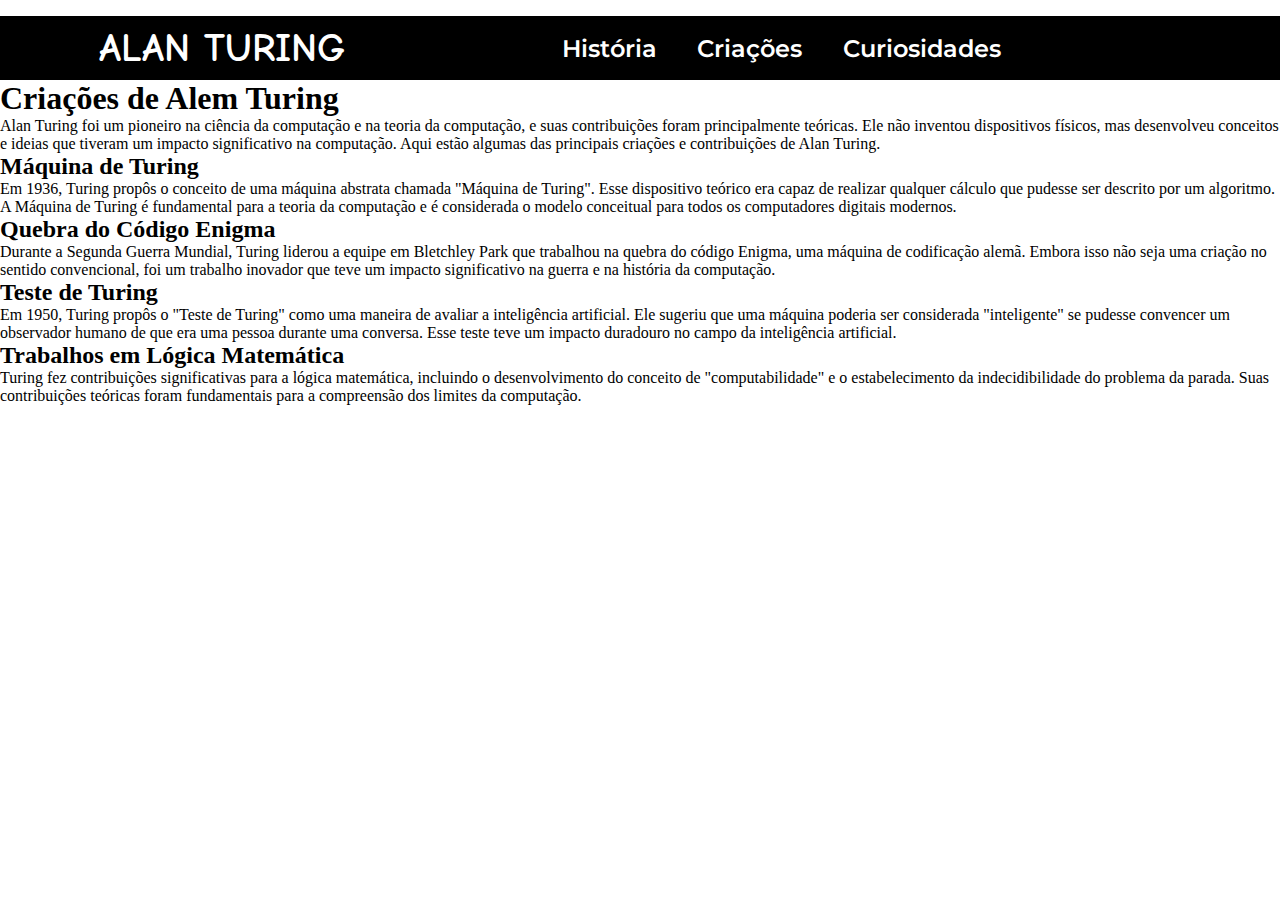
==== criacao.html @ 29dac987 "Atuliazação" ====
<!DOCTYPE html>
<html lang="en">
<head>
    <meta charset="UTF-8">
    <meta name="viewport" content="width=device-width, initial-scale=1.0">
    <link rel="stylesheet" href="style.css">
    <title>Criações</title>
</head>
<body>
    <header>
        <h1><a href="/">ALAN TURING</a></h1>
            <nav>
                <ul class="content-list-nav-bar">
                    <li class="nav-bar-element"><a href="historia.html">História</a></li>
                    <li class="nav-bar-element"><a href="criacao.html">Criações</a></li>
                    <li class="nav-bar-element"><a href="curiosidades.html">Curiosidades</a></li>
                </ul>
            </nav>
    </header>
    
    <h1 class="title-page">Criações de Alem Turing</h1>
    <p class="text-page">Alan Turing foi um pioneiro na ciência da computação e na teoria da computação, e suas contribuições foram principalmente teóricas. Ele não inventou dispositivos físicos, mas desenvolveu conceitos e ideias que tiveram um impacto significativo na computação. Aqui estão algumas das principais criações e contribuições de Alan Turing.</p>

    <h2 class="sub-title-page">Máquina de Turing</h2>
    <p class="text-page">Em 1936, Turing propôs o conceito de uma máquina abstrata chamada "Máquina de Turing". Esse dispositivo teórico era capaz de realizar qualquer cálculo que pudesse ser descrito por um algoritmo. A Máquina de Turing é fundamental para a teoria da computação e é considerada o modelo conceitual para todos os computadores digitais modernos.</p>

    <h2 class="sub-title-page">Quebra do Código Enigma</h2>
    <p class="text-page">Durante a Segunda Guerra Mundial, Turing liderou a equipe em Bletchley Park que trabalhou na quebra do código Enigma, uma máquina de codificação alemã. Embora isso não seja uma criação no sentido convencional, foi um trabalho inovador que teve um impacto significativo na guerra e na história da computação.</p>

    <h2 class="sub-title-page">Teste de Turing</h2>
    <p class="text-page">Em 1950, Turing propôs o "Teste de Turing" como uma maneira de avaliar a inteligência artificial. Ele sugeriu que uma máquina poderia ser considerada "inteligente" se pudesse convencer um observador humano de que era uma pessoa durante uma conversa. Esse teste teve um impacto duradouro no campo da inteligência artificial.</p>
    
    <h2 class="sub-title-page">Trabalhos em Lógica Matemática</h2>
    <p class="text-page">Turing fez contribuições significativas para a lógica matemática, incluindo o desenvolvimento do conceito de "computabilidade" e o estabelecimento da indecidibilidade do problema da parada. Suas contribuições teóricas foram fundamentais para a compreensão dos limites da computação.</p>
    
</body>
</html>
---- style.css ----
@import url('https://fonts.googleapis.com/css2?family=Comic+Neue:ital,wght@0,300;0,400;0,700;1,300;1,400;1,700&family=Montserrat:wght@300;400;500;600;800&display=swap');

:root{
    --font-primary: 'Comic Neue', sans-serif;
    --font-secundary: 'Montserrat', sans-serif;
}

*{
    padding: 0;
    margin: 0;
}

header{
    display: flex;
    justify-content: space-around;
    align-items: center;
    background-color: black;
    color: white;
    margin-top: 1rem;
    height: 4rem;
}

header > h1 > a{
    color: white;
    text-decoration: none;
    font-family: var(--font-primary);
    font-weight: 700;
    font-size: 2.5rem;
}

nav{
    width: 30rem;
    margin-right: 10rem;
}

.content-list-nav-bar{
    display: flex;
    justify-content: space-around;
}

.nav-bar-element{
    list-style-type: none;
} 

.nav-bar-element > a{
    text-decoration: none;
    color: white;
    font-size: 1.5rem;
    font-family: var(--font-secundary);
    font-weight: 600;
}


/* PÁGINAS HTML CRIACAO E HISTORIA */
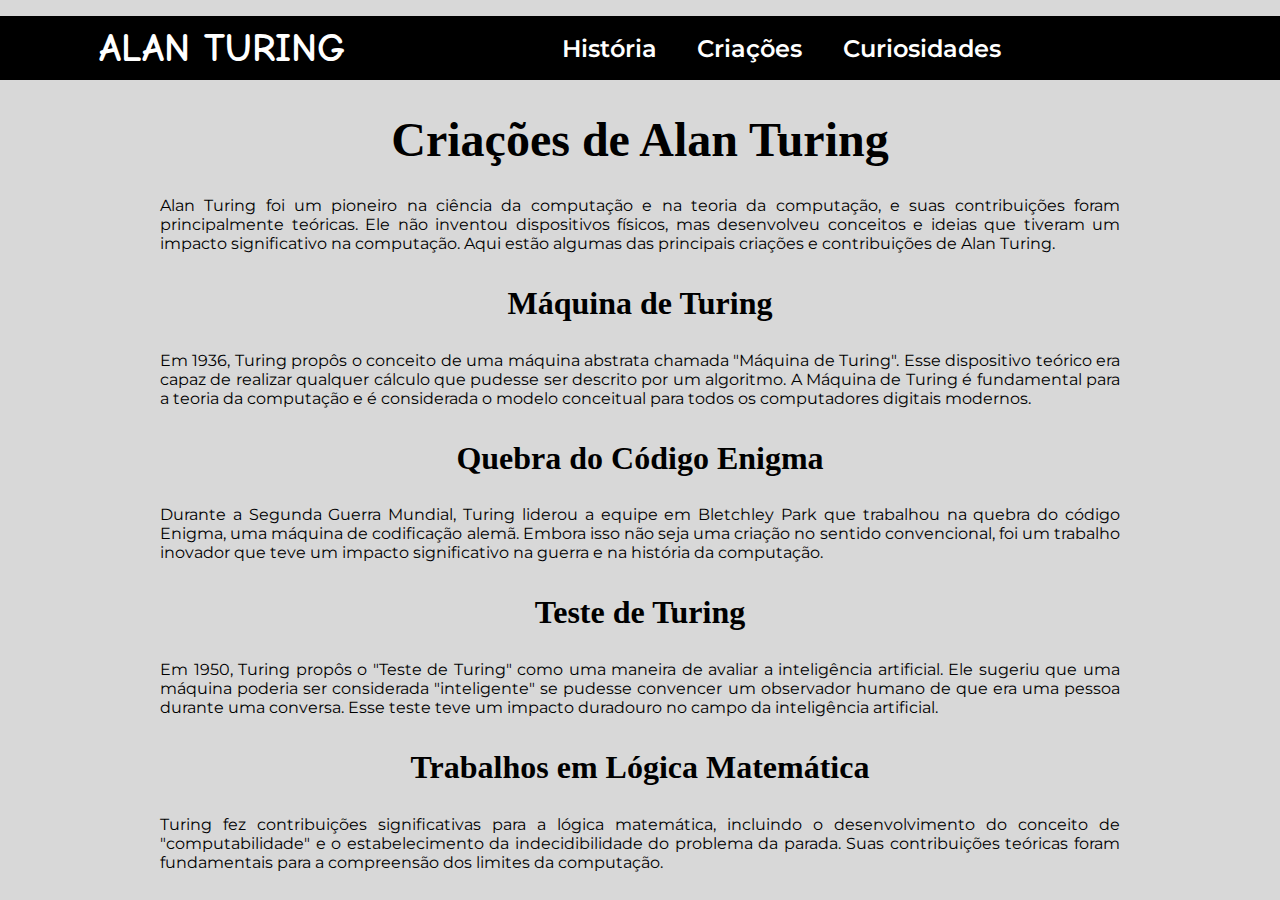
==== commit 52300de2: "Atualização" ====
--- a/criacao.html
+++ b/criacao.html
@@ -4,6 +4,7 @@
     <meta charset="UTF-8">
     <meta name="viewport" content="width=device-width, initial-scale=1.0">
     <link rel="stylesheet" href="style.css">
+    <link rel="stylesheet" href="criacao.css">
     <title>Criações</title>
 </head>
 <body>
@@ -18,7 +19,7 @@
             </nav>
     </header>
     
-    <h1 class="title-page">Criações de Alem Turing</h1>
+    <h1 class="title-page">Criações de Alan Turing</h1>
     <p class="text-page">Alan Turing foi um pioneiro na ciência da computação e na teoria da computação, e suas contribuições foram principalmente teóricas. Ele não inventou dispositivos físicos, mas desenvolveu conceitos e ideias que tiveram um impacto significativo na computação. Aqui estão algumas das principais criações e contribuições de Alan Turing.</p>
 
     <h2 class="sub-title-page">Máquina de Turing</h2>
--- a/style.css
+++ b/style.css
@@ -50,5 +50,6 @@
     font-weight: 600;
 }
 
-
-/* PÁGINAS HTML CRIACAO E HISTORIA */+body{
+    background-color: rgb(216, 216, 216);
+}--- a/criacao.css
+++ b/criacao.css
@@ -0,0 +1,28 @@
+
+@import url('https://fonts.googleapis.com/css2?family=Comic+Neue:ital,wght@0,300;0,400;0,700;1,300;1,400;1,700&family=Montserrat:wght@300;400;500;600;800&display=swap');
+
+:root{
+    --font-primary: 'Comic Neue', sans-serif;
+    --font-secundary: 'Montserrat', sans-serif;
+}
+
+.title-page{
+    text-align: center;
+    margin-top: 2rem;
+    font-size: 3rem;
+}
+
+.text-page{
+    margin-top: 1.8rem;
+    display: flex;
+    font-family: var(--font-secundary);
+    text-align: justify;
+    margin-left: 10rem;
+    margin-right: 10rem;
+}
+
+.sub-title-page{
+    text-align: center;
+    margin-top: 2rem;
+    font-size: 2rem;
+}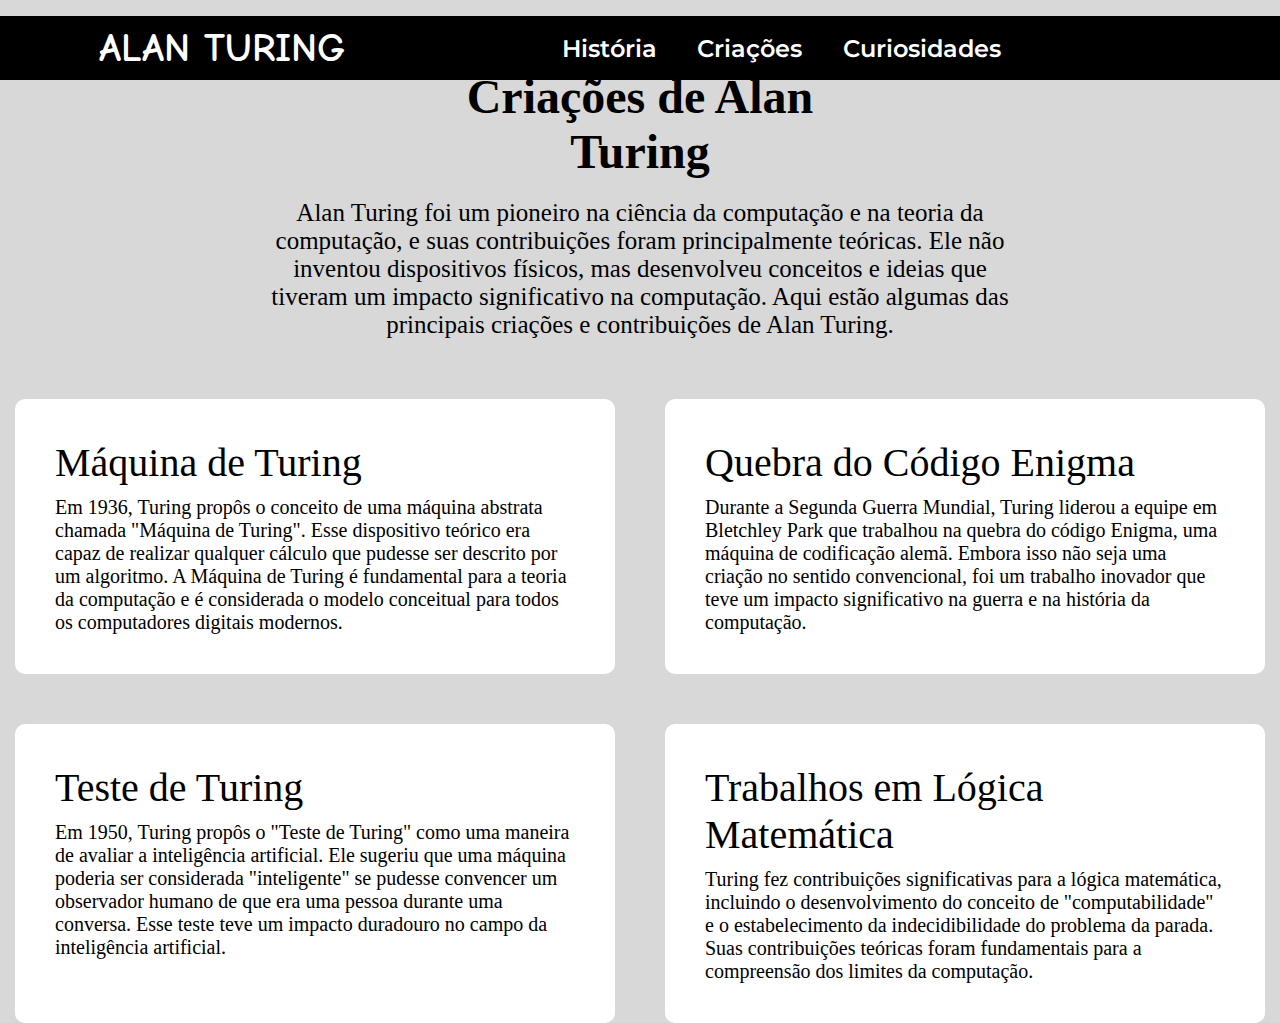
==== commit 7dacc40d: "Ulises" ====
--- a/criacao.html
+++ b/criacao.html
@@ -19,20 +19,39 @@
             </nav>
     </header>
     
-    <h1 class="title-page">Criações de Alan Turing</h1>
-    <p class="text-page">Alan Turing foi um pioneiro na ciência da computação e na teoria da computação, e suas contribuições foram principalmente teóricas. Ele não inventou dispositivos físicos, mas desenvolveu conceitos e ideias que tiveram um impacto significativo na computação. Aqui estão algumas das principais criações e contribuições de Alan Turing.</p>
+  
+<div class="container-1">
+    <div class="text">
+        <h1 class="title-page"><b>Criações de Alan Turing</b></h1>
+        <p class="text-page">Alan Turing foi um pioneiro na ciência da computação e na teoria da computação, e suas contribuições foram principalmente teóricas. Ele não inventou dispositivos físicos, mas desenvolveu conceitos e ideias que tiveram um impacto significativo na computação. Aqui estão algumas das principais criações e contribuições de Alan Turing.</p>
+    </div>
 
-    <h2 class="sub-title-page">Máquina de Turing</h2>
-    <p class="text-page">Em 1936, Turing propôs o conceito de uma máquina abstrata chamada "Máquina de Turing". Esse dispositivo teórico era capaz de realizar qualquer cálculo que pudesse ser descrito por um algoritmo. A Máquina de Turing é fundamental para a teoria da computação e é considerada o modelo conceitual para todos os computadores digitais modernos.</p>
+    <div class="boxes">
+        <div class="box">
+        <h2 >Máquina de Turing</h2>
+        <p>Em 1936, Turing propôs o conceito de uma máquina abstrata chamada "Máquina de Turing". Esse dispositivo teórico era capaz de realizar qualquer cálculo que pudesse ser descrito por um algoritmo. A Máquina de Turing é fundamental para a teoria da computação e é considerada o modelo conceitual para todos os computadores digitais modernos.</p>
+        </div>
+    
+        <div class="box">
+        <h2 >Quebra do Código Enigma</h2>
+        <p>Durante a Segunda Guerra Mundial, Turing liderou a equipe em Bletchley Park que trabalhou na quebra do código Enigma, uma máquina de codificação alemã. Embora isso não seja uma criação no sentido convencional, foi um trabalho inovador que teve um impacto significativo na guerra e na história da computação.</p>
+        </div>
+    
+        <div class="box">
+        <h2>Teste de Turing</h2>
+        <p>Em 1950, Turing propôs o "Teste de Turing" como uma maneira de avaliar a inteligência artificial. Ele sugeriu que uma máquina poderia ser considerada "inteligente" se pudesse convencer um observador humano de que era uma pessoa durante uma conversa. Esse teste teve um impacto duradouro no campo da inteligência artificial.</p>
+        </div>
+      
+        <div class="box">
+        <h2>Trabalhos em Lógica Matemática</h2>
+        <p>Turing fez contribuições significativas para a lógica matemática, incluindo o desenvolvimento do conceito de "computabilidade" e o estabelecimento da indecidibilidade do problema da parada. Suas contribuições teóricas foram fundamentais para a compreensão dos limites da computação.</p>
+        </div>
+    
+        </div>
+    </div>
+</div>
 
-    <h2 class="sub-title-page">Quebra do Código Enigma</h2>
-    <p class="text-page">Durante a Segunda Guerra Mundial, Turing liderou a equipe em Bletchley Park que trabalhou na quebra do código Enigma, uma máquina de codificação alemã. Embora isso não seja uma criação no sentido convencional, foi um trabalho inovador que teve um impacto significativo na guerra e na história da computação.</p>
 
-    <h2 class="sub-title-page">Teste de Turing</h2>
-    <p class="text-page">Em 1950, Turing propôs o "Teste de Turing" como uma maneira de avaliar a inteligência artificial. Ele sugeriu que uma máquina poderia ser considerada "inteligente" se pudesse convencer um observador humano de que era uma pessoa durante uma conversa. Esse teste teve um impacto duradouro no campo da inteligência artificial.</p>
-    
-    <h2 class="sub-title-page">Trabalhos em Lógica Matemática</h2>
-    <p class="text-page">Turing fez contribuições significativas para a lógica matemática, incluindo o desenvolvimento do conceito de "computabilidade" e o estabelecimento da indecidibilidade do problema da parada. Suas contribuições teóricas foram fundamentais para a compreensão dos limites da computação.</p>
     
 </body>
 </html>--- a/criacao.css
+++ b/criacao.css
@@ -1,5 +1,11 @@
 
 @import url('https://fonts.googleapis.com/css2?family=Comic+Neue:ital,wght@0,300;0,400;0,700;1,300;1,400;1,700&family=Montserrat:wght@300;400;500;600;800&display=swap');
+
+* {
+    margin: 0;
+    padding: 0;
+    box-sizing: border-box;
+}
 
 :root{
     --font-primary: 'Comic Neue', sans-serif;
@@ -12,17 +18,55 @@
     font-size: 3rem;
 }
 
-.text-page{
-    margin-top: 1.8rem;
+
+
+.container-1 {
+    width: 100%;
+    height: 100vh;
     display: flex;
-    font-family: var(--font-secundary);
-    text-align: justify;
-    margin-left: 10rem;
-    margin-right: 10rem;
+    justify-content: center;
+    align-items: center;
+    flex-direction: column;
 }
 
-.sub-title-page{
+.container-1 .text {
+    display: flex;
+    flex-direction: column;
+    justify-content: center;
+    align-items: center;
+}
+
+.container-1 .text h1 {
+    width: 30%;
+    margin-bottom: 20px;
+}
+
+.container-1 .text p {
+    width: 60%;
+    font-size: 25px;
     text-align: center;
-    margin-top: 2rem;
-    font-size: 2rem;
+    margin-bottom: 30px;
+}
+.container-1 .boxes {
+    margin-top: 30px;
+    display: grid;
+    grid-template-columns: repeat(2, 600px);
+    gap: 50px;
+}
+
+.container-1 .boxes .box {
+    background-color: white;
+    border-radius: 10px;
+    padding: 10px;
+    padding: 40px;
+}
+
+.container-1 .boxes .box h2 {
+    font-size: 40px;
+    font-weight: 400;
+    margin-bottom: 10px;
+}
+
+.container-1 .boxes .box p {
+    font-size: 20px;
 }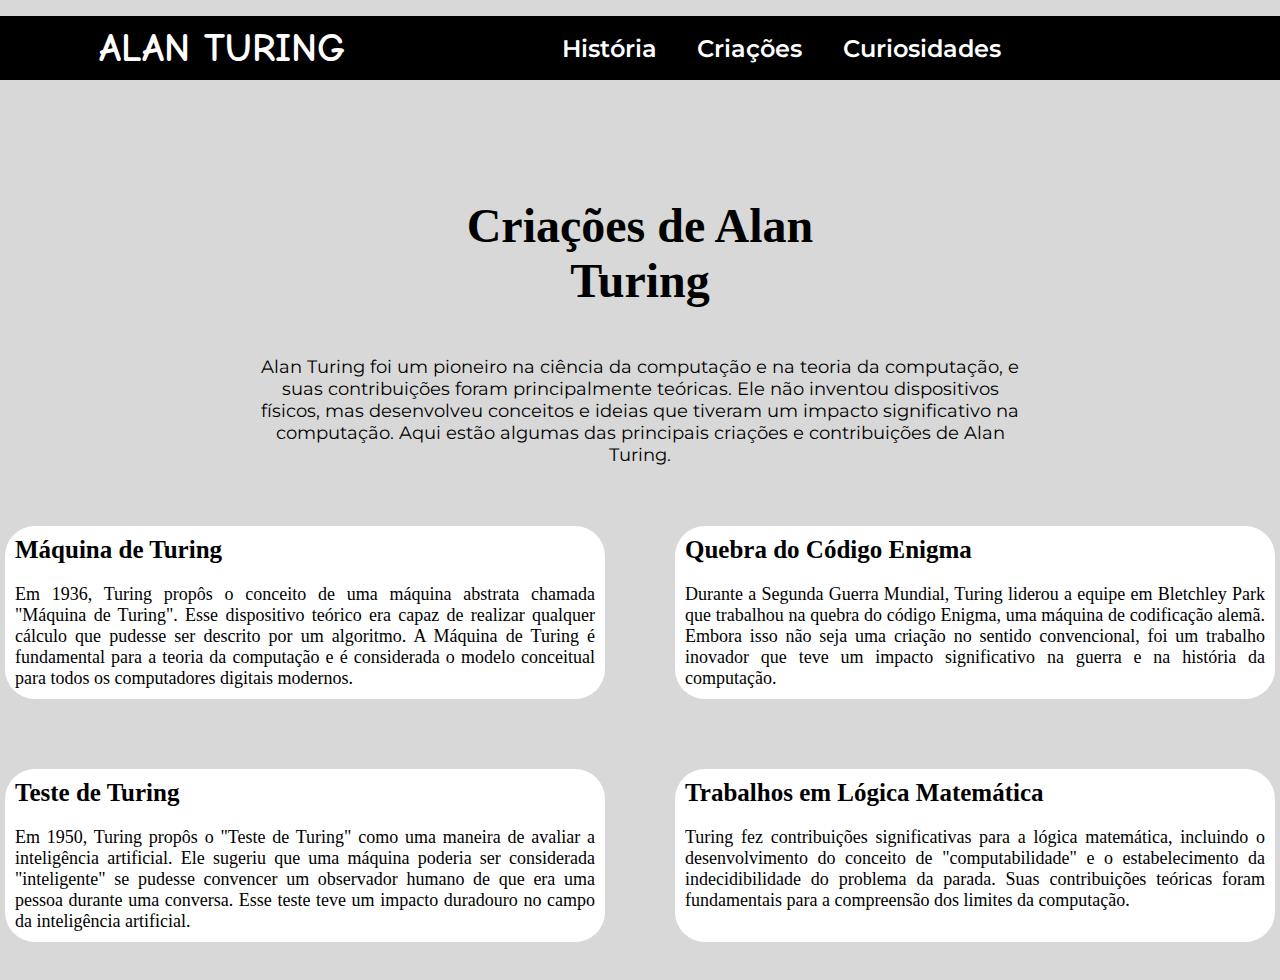
==== commit 280bbfc3: "criação estilização" ====
--- a/criacao.html
+++ b/criacao.html
@@ -28,22 +28,22 @@
 
     <div class="boxes">
         <div class="box">
-        <h2 >Máquina de Turing</h2>
+        <h2 > <b> Máquina de Turing</b></h2>
         <p>Em 1936, Turing propôs o conceito de uma máquina abstrata chamada "Máquina de Turing". Esse dispositivo teórico era capaz de realizar qualquer cálculo que pudesse ser descrito por um algoritmo. A Máquina de Turing é fundamental para a teoria da computação e é considerada o modelo conceitual para todos os computadores digitais modernos.</p>
         </div>
     
         <div class="box">
-        <h2 >Quebra do Código Enigma</h2>
+        <h2 ><b> Quebra do Código Enigma </b></h2>
         <p>Durante a Segunda Guerra Mundial, Turing liderou a equipe em Bletchley Park que trabalhou na quebra do código Enigma, uma máquina de codificação alemã. Embora isso não seja uma criação no sentido convencional, foi um trabalho inovador que teve um impacto significativo na guerra e na história da computação.</p>
         </div>
     
         <div class="box">
-        <h2>Teste de Turing</h2>
+        <h2><b> Teste de Turing </b></h2>
         <p>Em 1950, Turing propôs o "Teste de Turing" como uma maneira de avaliar a inteligência artificial. Ele sugeriu que uma máquina poderia ser considerada "inteligente" se pudesse convencer um observador humano de que era uma pessoa durante uma conversa. Esse teste teve um impacto duradouro no campo da inteligência artificial.</p>
         </div>
       
         <div class="box">
-        <h2>Trabalhos em Lógica Matemática</h2>
+        <h2><b>Trabalhos em Lógica Matemática</b></h2>
         <p>Turing fez contribuições significativas para a lógica matemática, incluindo o desenvolvimento do conceito de "computabilidade" e o estabelecimento da indecidibilidade do problema da parada. Suas contribuições teóricas foram fundamentais para a compreensão dos limites da computação.</p>
         </div>
     
--- a/criacao.css
+++ b/criacao.css
@@ -1,4 +1,3 @@
-
 @import url('https://fonts.googleapis.com/css2?family=Comic+Neue:ital,wght@0,300;0,400;0,700;1,300;1,400;1,700&family=Montserrat:wght@300;400;500;600;800&display=swap');
 
 * {
@@ -13,9 +12,11 @@
 }
 
 .title-page{
+    width: 30%;
+    margin-top: 5rem;
+    font-size: 300%;
+    margin-bottom: 3rem;
     text-align: center;
-    margin-top: 2rem;
-    font-size: 3rem;
 }
 
 
@@ -36,14 +37,12 @@
     align-items: center;
 }
 
-.container-1 .text h1 {
-    width: 30%;
-    margin-bottom: 20px;
-}
 
 .container-1 .text p {
+    width: 30rem;
+    font-family: var(--font-secundary);
     width: 60%;
-    font-size: 25px;
+    font-size: 18px;
     text-align: center;
     margin-bottom: 30px;
 }
@@ -51,22 +50,46 @@
     margin-top: 30px;
     display: grid;
     grid-template-columns: repeat(2, 600px);
-    gap: 50px;
+    gap: 70px;
 }
 
 .container-1 .boxes .box {
     background-color: white;
-    border-radius: 10px;
+    border-radius: 30px;
     padding: 10px;
-    padding: 40px;
+    text-align: justify;
+    position: relative;
+    transition: all 0.6s;
+
+}
+
+.container-1 .boxes .box::after {
+    position: absolute;
+    width: 100%;
+    height: 100%;
+    background-color: white;
+    opacity: 0;
+    border-radius: 30px;
+    box-shadow: 0 3px 10px 0;
+    transition: all 0.6s;
+    z-index: -1;
+}
+
+.container-1 .boxes .box:hover{
+    transform: scale(1.10,1.10);
+}
+
+container-1 .boxes .box:hover :: after{
+    opacity: 0;
+
 }
 
 .container-1 .boxes .box h2 {
-    font-size: 40px;
-    font-weight: 400;
-    margin-bottom: 10px;
+    font-size: 25px;
+    margin-bottom: 20px;
+    text-align: left;
 }
 
 .container-1 .boxes .box p {
-    font-size: 20px;
+    font-size: 18px;
 }